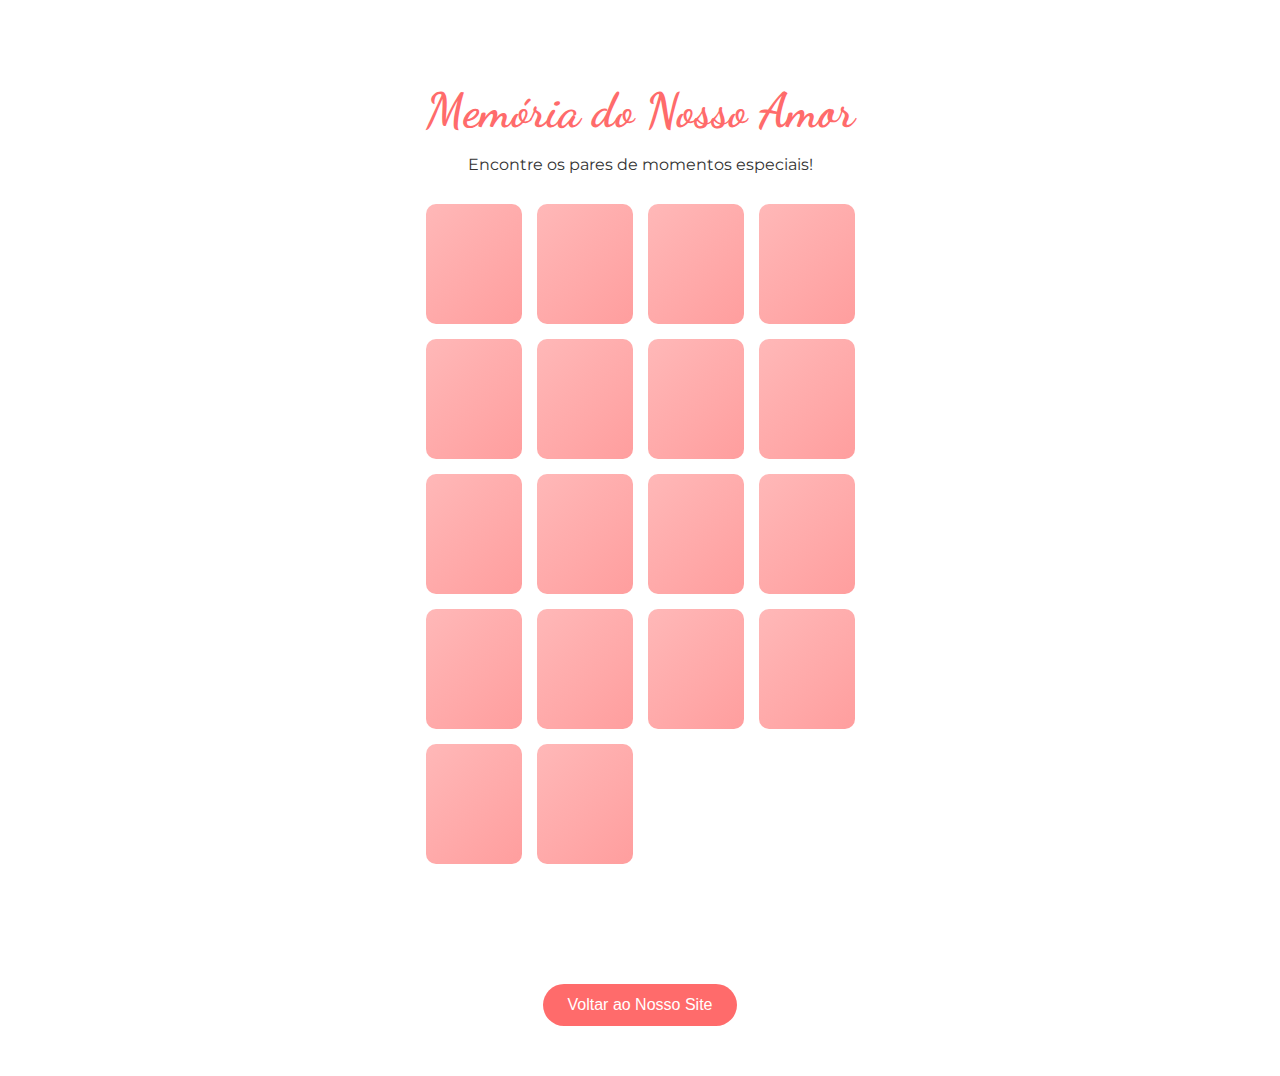
==== memory-game.html @ 04ca13e0 "game" ====
<!DOCTYPE html>
<html lang="pt-BR">
<head>
    <meta charset="UTF-8">
    <meta name="viewport" content="width=device-width, initial-scale=1.0">
    <title>Memória do Nosso Amor | Nicaele & Eduardo</title>
    <link rel="preconnect" href="https://fonts.googleapis.com">
    <link rel="preconnect" href="https://fonts.gstatic.com" crossorigin>
    <link href="https://fonts.googleapis.com/css2?family=Playfair+Display:wght@400;700&family=Montserrat:wght@300;400;600&family=Dancing+Script:wght@700&display=swap" rel="stylesheet">
    <style>
        :root {
            --primary: #ff6b6b;
            --secondary: #ffb8b8;
            --dark: #333;
            --light: #fff;
            --accent: #ff9e9e;
        }
        
        body {
            font-family: 'Montserrat', sans-serif;
            background-color: #fff9f9;
            color: var(--dark);
            margin: 0;
            padding: 0;
            min-height: 100vh;
            display: flex;
            flex-direction: column;
            align-items: center;
            background-image: url('https://images.unsplash.com/photo-1518199266791-5375a83190b7?ixlib=rb-1.2.1&auto=format&fit=crop&w=1350&q=80');
            background-size: cover;
            background-attachment: fixed;
            background-position: center;
            background-blend-mode: overlay;
            background-color: rgba(255, 255, 255, 0.9);
        }

        .game-container {
            max-width: 800px;
            margin: 30px auto;
            padding: 20px;
            text-align: center;
        }

        h1 {
            font-family: 'Dancing Script', cursive;
            color: var(--primary);
            font-size: 3rem;
            margin-bottom: 10px;
        }

        .memory-game {
            display: grid;
            grid-template-columns: repeat(4, 1fr);
            gap: 15px;
            margin: 30px auto;
            max-width: 600px;
        }

        .memory-card {
            height: 120px;
            background: linear-gradient(135deg, var(--secondary), var(--accent));
            border-radius: 10px;
            display: flex;
            justify-content: center;
            align-items: center;
            font-size: 2rem;
            color: white;
            cursor: pointer;
            transition: all 0.3s ease;
            transform-style: preserve-3d;
            position: relative;
        }

        .memory-card.flipped {
            transform: rotateY(180deg);
            background: white;
        }

        .memory-card.matched {
            background: linear-gradient(135deg, #4caf50, #8bc34a);
            cursor: default;
        }

        .card-face {
            backface-visibility: hidden;
            position: absolute;
            width: 100%;
            height: 100%;
            display: flex;
            justify-content: center;
            align-items: center;
        }

        .card-front {
            transform: rotateY(180deg);
        }

        .back-button {
            margin-top: 30px;
            padding: 12px 25px;
            background: var(--primary);
            color: white;
            border: none;
            border-radius: 50px;
            font-size: 1rem;
            cursor: pointer;
            transition: all 0.3s;
        }

        .back-button:hover {
            transform: scale(1.05);
        }

        #game-message {
            min-height: 60px;
            margin-top: 20px;
            font-size: 1.2rem;
        }

        @media (max-width: 768px) {
            .memory-game {
                grid-template-columns: repeat(3, 1fr);
            }
            
            .memory-card {
                height: 90px;
                font-size: 1.5rem;
            }
            
            h1 {
                font-size: 2.5rem;
            }
        }
    </style>
</head>
<body>
    <div class="game-container">
        <h1>Memória do Nosso Amor</h1>
        <p>Encontre os pares de momentos especiais!</p>
        
        <div class="memory-game" id="memory-game">
            <!-- Cartas serão adicionadas via JavaScript -->
        </div>
        
        <div id="game-message"></div>
        <button class="back-button" onclick="window.location.href='index.html'">
            Voltar ao Nosso Site
        </button>
    </div>

    <script>
        document.addEventListener('DOMContentLoaded', function() {
            const memoryGame = document.getElementById('memory-game');
            const gameMessage = document.getElementById('game-message');
            
            // Símbolos personalizados (pode adicionar mais pares)
            const cardSymbols = [
                '♥', '♥', '💑', '💑', '💍', '💍', 
                '💌', '💌', '💕', '💕', '💘', '💘',
                '🌹', '🌹', '👫', '👫', '🎂', '🎂'
            ];
            
            let hasFlippedCard = false;
            let lockBoard = false;
            let firstCard, secondCard;
            let matchedPairs = 0;
            
            // Inicializa o jogo
            function initGame() {
                matchedPairs = 0;
                memoryGame.innerHTML = '';
                gameMessage.textContent = '';
                
                // Embaralha os símbolos
                const shuffledSymbols = [...cardSymbols].sort(() => Math.random() - 0.5);
                
                // Cria as cartas
                shuffledSymbols.forEach((symbol, index) => {
                    const card = document.createElement('div');
                    card.className = 'memory-card';
                    card.dataset.symbol = symbol;
                    card.dataset.index = index;
                    
                    card.innerHTML = `
                        <div class="card-face card-back"></div>
                        <div class="card-face card-front">${symbol}</div>
                    `;
                    
                    card.addEventListener('click', flipCard);
                    memoryGame.appendChild(card);
                });
            }
            
            // Vira a carta
            function flipCard() {
                if (lockBoard) return;
                if (this === firstCard) return;
                if (this.classList.contains('matched')) return;
                
                this.classList.add('flipped');
                
                if (!hasFlippedCard) {
                    // Primeira carta virada
                    hasFlippedCard = true;
                    firstCard = this;
                    return;
                }
                
                // Segunda carta virada
                secondCard = this;
                checkForMatch();
            }
            
            // Verifica se as cartas são iguais
            function checkForMatch() {
                const isMatch = firstCard.dataset.symbol === secondCard.dataset.symbol;
                
                if (isMatch) {
                    disableCards();
                    matchedPairs++;
                    
                    // Verifica se o jogo acabou
                    if (matchedPairs === cardSymbols.length / 2) {
                        gameMessage.innerHTML = `
                            <h3 style="color: var(--primary);">Parabéns, meu amor! 💖</h3>
                            <p>Você completou o jogo da nossa memória!</p>
                            <p>Te amo mais que ontem, menos que amanhã.</p>
                        `;
                    }
                } else {
                    unflipCards();
                }
            }
            
            // Desativa as cartas combinadas
            function disableCards() {
                firstCard.removeEventListener('click', flipCard);
                secondCard.removeEventListener('click', flipCard);
                firstCard.classList.add('matched');
                secondCard.classList.add('matched');
                
                resetBoard();
            }
            
            // Desvira as cartas que não combinam
            function unflipCards() {
                lockBoard = true;
                
                setTimeout(() => {
                    firstCard.classList.remove('flipped');
                    secondCard.classList.remove('flipped');
                    
                    resetBoard();
                }, 1000);
            }
            
            // Reseta o tabuleiro
            function resetBoard() {
                [hasFlippedCard, lockBoard] = [false, false];
                [firstCard, secondCard] = [null, null];
            }
            
            // Inicia o jogo
            initGame();
        });
    </script>
</body>
</html>
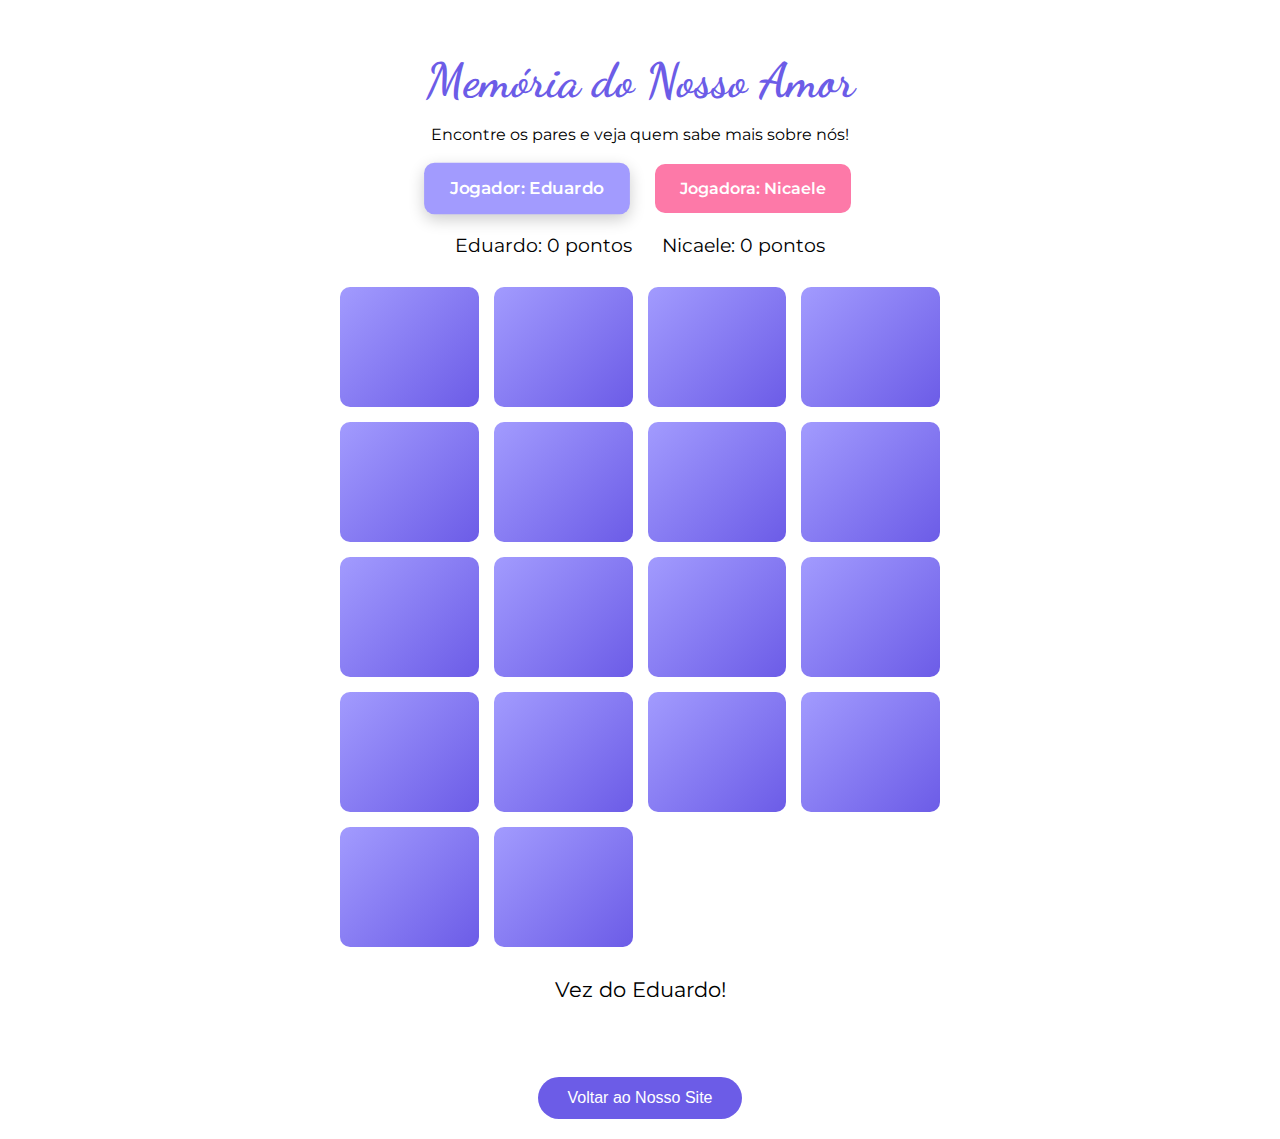
==== commit 404ad2ea: "outros" ====
--- a/memory-game.html
+++ b/memory-game.html
@@ -6,48 +6,77 @@
     <title>Memória do Nosso Amor | Nicaele & Eduardo</title>
     <link rel="preconnect" href="https://fonts.googleapis.com">
     <link rel="preconnect" href="https://fonts.gstatic.com" crossorigin>
-    <link href="https://fonts.googleapis.com/css2?family=Playfair+Display:wght@400;700&family=Montserrat:wght@300;400;600&family=Dancing+Script:wght@700&display=swap" rel="stylesheet">
+    <link href="https://fonts.googleapis.com/css2?family=Dancing+Script:wght@700&family=Montserrat:wght@300;400;600&display=swap" rel="stylesheet">
     <style>
         :root {
-            --primary: #ff6b6b;
-            --secondary: #ffb8b8;
-            --dark: #333;
-            --light: #fff;
-            --accent: #ff9e9e;
+            --purple-dark: #6c5ce7;
+            --purple-light: #a29bfe;
+            --pink: #fd79a8;
+            --white: #fff;
+            --shadow: 0 5px 15px rgba(0, 0, 0, 0.2);
         }
         
         body {
             font-family: 'Montserrat', sans-serif;
-            background-color: #fff9f9;
-            color: var(--dark);
+            background: linear-gradient(rgba(255,255,255,0.9), rgba(255,255,255,0.9)), 
+                        url('https://images.unsplash.com/photo-1518199266791-5375a83190b7?ixlib=rb-1.2.1&auto=format&fit=crop&w=1350&q=80');
+            background-size: cover;
             margin: 0;
             padding: 0;
             min-height: 100vh;
-            display: flex;
-            flex-direction: column;
-            align-items: center;
-            background-image: url('https://images.unsplash.com/photo-1518199266791-5375a83190b7?ixlib=rb-1.2.1&auto=format&fit=crop&w=1350&q=80');
-            background-size: cover;
-            background-attachment: fixed;
-            background-position: center;
-            background-blend-mode: overlay;
-            background-color: rgba(255, 255, 255, 0.9);
-        }
-
+        }
+        
         .game-container {
             max-width: 800px;
-            margin: 30px auto;
+            margin: 0 auto;
             padding: 20px;
             text-align: center;
         }
-
+        
         h1 {
             font-family: 'Dancing Script', cursive;
-            color: var(--primary);
+            color: var(--purple-dark);
             font-size: 3rem;
-            margin-bottom: 10px;
-        }
-
+            margin-bottom: 5px;
+        }
+        
+        .players {
+            display: flex;
+            justify-content: center;
+            gap: 30px;
+            margin: 20px 0;
+        }
+        
+        .player {
+            padding: 15px 25px;
+            border-radius: 10px;
+            font-weight: 600;
+            transition: all 0.3s;
+        }
+        
+        .player.active {
+            transform: scale(1.05);
+            box-shadow: var(--shadow);
+        }
+        
+        #player1 {
+            background-color: var(--purple-light);
+            color: white;
+        }
+        
+        #player2 {
+            background-color: var(--pink);
+            color: white;
+        }
+        
+        .scores {
+            display: flex;
+            justify-content: center;
+            gap: 30px;
+            margin-bottom: 20px;
+            font-size: 1.2rem;
+        }
+        
         .memory-game {
             display: grid;
             grid-template-columns: repeat(4, 1fr);
@@ -55,10 +84,10 @@
             margin: 30px auto;
             max-width: 600px;
         }
-
+        
         .memory-card {
             height: 120px;
-            background: linear-gradient(135deg, var(--secondary), var(--accent));
+            background: linear-gradient(135deg, var(--purple-light), var(--purple-dark));
             border-radius: 10px;
             display: flex;
             justify-content: center;
@@ -66,21 +95,21 @@
             font-size: 2rem;
             color: white;
             cursor: pointer;
-            transition: all 0.3s ease;
+            transition: all 0.3s;
             transform-style: preserve-3d;
             position: relative;
         }
-
+        
         .memory-card.flipped {
             transform: rotateY(180deg);
             background: white;
         }
-
+        
         .memory-card.matched {
-            background: linear-gradient(135deg, #4caf50, #8bc34a);
+            background: linear-gradient(135deg, #00b894, #55efc4);
             cursor: default;
         }
-
+        
         .card-face {
             backface-visibility: hidden;
             position: absolute;
@@ -90,15 +119,20 @@
             justify-content: center;
             align-items: center;
         }
-
+        
         .card-front {
             transform: rotateY(180deg);
         }
-
+        
+        #game-message {
+            min-height: 80px;
+            margin: 20px 0;
+            font-size: 1.3rem;
+        }
+        
         .back-button {
-            margin-top: 30px;
-            padding: 12px 25px;
-            background: var(--primary);
+            padding: 12px 30px;
+            background: var(--purple-dark);
             color: white;
             border: none;
             border-radius: 50px;
@@ -106,17 +140,11 @@
             cursor: pointer;
             transition: all 0.3s;
         }
-
+        
         .back-button:hover {
             transform: scale(1.05);
         }
-
-        #game-message {
-            min-height: 60px;
-            margin-top: 20px;
-            font-size: 1.2rem;
-        }
-
+        
         @media (max-width: 768px) {
             .memory-game {
                 grid-template-columns: repeat(3, 1fr);
@@ -128,7 +156,11 @@
             }
             
             h1 {
-                font-size: 2.5rem;
+                font-size: 2.2rem;
+            }
+            
+            .players {
+                gap: 15px;
             }
         }
     </style>
@@ -136,11 +168,19 @@
 <body>
     <div class="game-container">
         <h1>Memória do Nosso Amor</h1>
-        <p>Encontre os pares de momentos especiais!</p>
-        
-        <div class="memory-game" id="memory-game">
-            <!-- Cartas serão adicionadas via JavaScript -->
+        <p>Encontre os pares e veja quem sabe mais sobre nós!</p>
+        
+        <div class="players">
+            <div class="player active" id="player1">Jogador: Eduardo</div>
+            <div class="player" id="player2">Jogadora: Nicaele</div>
         </div>
+        
+        <div class="scores">
+            <div>Eduardo: <span id="score1">0</span> pontos</div>
+            <div>Nicaele: <span id="score2">0</span> pontos</div>
+        </div>
+        
+        <div class="memory-game" id="memory-game"></div>
         
         <div id="game-message"></div>
         <button class="back-button" onclick="window.location.href='index.html'">
@@ -150,26 +190,40 @@
 
     <script>
         document.addEventListener('DOMContentLoaded', function() {
+            // Elementos do jogo
             const memoryGame = document.getElementById('memory-game');
             const gameMessage = document.getElementById('game-message');
-            
-            // Símbolos personalizados (pode adicionar mais pares)
+            const player1Display = document.getElementById('player1');
+            const player2Display = document.getElementById('player2');
+            const score1Display = document.getElementById('score1');
+            const score2Display = document.getElementById('score2');
+            
+            // Variáveis do jogo
+            let currentPlayer = 1; // 1 = Eduardo, 2 = Nicaele
+            let score1 = 0;
+            let score2 = 0;
+            let hasFlippedCard = false;
+            let lockBoard = false;
+            let firstCard, secondCard;
+            let matchedPairs = 0;
+            
+            // Símbolos românticos para o jogo
             const cardSymbols = [
                 '♥', '♥', '💑', '💑', '💍', '💍', 
                 '💌', '💌', '💕', '💕', '💘', '💘',
                 '🌹', '🌹', '👫', '👫', '🎂', '🎂'
             ];
             
-            let hasFlippedCard = false;
-            let lockBoard = false;
-            let firstCard, secondCard;
-            let matchedPairs = 0;
-            
             // Inicializa o jogo
             function initGame() {
                 matchedPairs = 0;
                 memoryGame.innerHTML = '';
                 gameMessage.textContent = '';
+                score1 = 0;
+                score2 = 0;
+                updateScores();
+                currentPlayer = 1;
+                updatePlayerDisplay();
                 
                 // Embaralha os símbolos
                 const shuffledSymbols = [...cardSymbols].sort(() => Math.random() - 0.5);
@@ -191,6 +245,25 @@
                 });
             }
             
+            // Atualiza a exibição de quem está jogando
+            function updatePlayerDisplay() {
+                if (currentPlayer === 1) {
+                    player1Display.classList.add('active');
+                    player2Display.classList.remove('active');
+                    gameMessage.textContent = "Vez do Eduardo!";
+                } else {
+                    player1Display.classList.remove('active');
+                    player2Display.classList.add('active');
+                    gameMessage.textContent = "Vez da Nicaele!";
+                }
+            }
+            
+            // Atualiza os placares
+            function updateScores() {
+                score1Display.textContent = score1;
+                score2Display.textContent = score2;
+            }
+            
             // Vira a carta
             function flipCard() {
                 if (lockBoard) return;
@@ -216,20 +289,59 @@
                 const isMatch = firstCard.dataset.symbol === secondCard.dataset.symbol;
                 
                 if (isMatch) {
+                    // Pontua para o jogador atual
+                    if (currentPlayer === 1) {
+                        score1++;
+                    } else {
+                        score2++;
+                    }
+                    
+                    updateScores();
                     disableCards();
                     matchedPairs++;
                     
                     // Verifica se o jogo acabou
                     if (matchedPairs === cardSymbols.length / 2) {
-                        gameMessage.innerHTML = `
-                            <h3 style="color: var(--primary);">Parabéns, meu amor! 💖</h3>
-                            <p>Você completou o jogo da nossa memória!</p>
-                            <p>Te amo mais que ontem, menos que amanhã.</p>
-                        `;
+                        endGame();
+                    } else {
+                        gameMessage.textContent = currentPlayer === 1 ? 
+                            "Eduardo acertou! Jogue novamente." : 
+                            "Nicaele acertou! Jogue novamente.";
                     }
                 } else {
+                    // Muda o jogador se errar
+                    gameMessage.textContent = currentPlayer === 1 ? 
+                        "Eduardo errou, vez da Nicaele!" : 
+                        "Nicaele errou, vez do Eduardo!";
+                    
+                    currentPlayer = currentPlayer === 1 ? 2 : 1;
+                    updatePlayerDisplay();
                     unflipCards();
                 }
+            }
+            
+            // Finaliza o jogo
+            function endGame() {
+                let winnerMessage;
+                
+                if (score1 > score2) {
+                    winnerMessage = `
+                        <h2>Eduardo venceu com ${score1} pontos! 🎉</h2>
+                        <p>Nicaele, você precisa prestar mais atenção no nosso amor!</p>
+                    `;
+                } else if (score2 > score1) {
+                    winnerMessage = `
+                        <h2>Nicaele venceu com ${score2} pontos! 💖</h2>
+                        <p>Eduardo, precisa se esforçar mais para lembrar dos nossos momentos!</p>
+                    `;
+                } else {
+                    winnerMessage = `
+                        <h2>Empate! ${score1} a ${score2} 🤝</h2>
+                        <p>Vocês dois sabem igualmente bem sobre o amor de vocês!</p>
+                    `;
+                }
+                
+                gameMessage.innerHTML = winnerMessage;
             }
             
             // Desativa as cartas combinadas
@@ -265,4 +377,4 @@
         });
     </script>
 </body>
-</html>
+</html>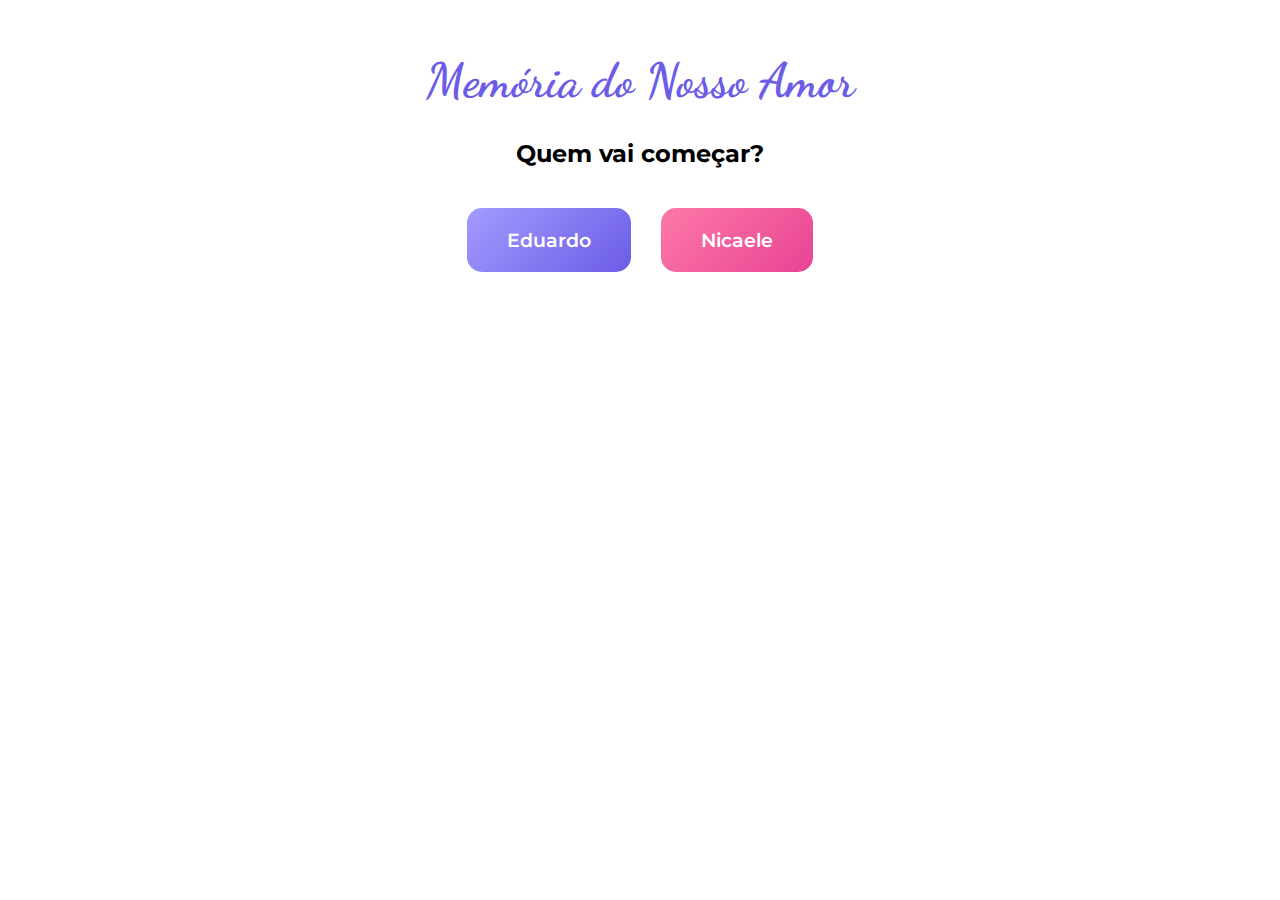
==== commit 70d73498: "jogo da velha" ====
--- a/memory-game.html
+++ b/memory-game.html
@@ -37,7 +37,48 @@
             font-family: 'Dancing Script', cursive;
             color: var(--purple-dark);
             font-size: 3rem;
-            margin-bottom: 5px;
+            margin-bottom: 10px;
+        }
+        
+        /* Tela de seleção inicial */
+        .start-screen {
+            margin: 30px 0;
+        }
+        
+        .start-options {
+            display: flex;
+            justify-content: center;
+            gap: 30px;
+            margin: 40px 0;
+        }
+        
+        .start-option {
+            padding: 20px 40px;
+            border-radius: 15px;
+            font-size: 1.2rem;
+            font-weight: 600;
+            cursor: pointer;
+            transition: all 0.3s;
+        }
+        
+        #start-eduardo {
+            background: linear-gradient(135deg, var(--purple-light), var(--purple-dark));
+            color: white;
+        }
+        
+        #start-nicaele {
+            background: linear-gradient(135deg, var(--pink), #e84393);
+            color: white;
+        }
+        
+        .start-option:hover {
+            transform: scale(1.05);
+            box-shadow: var(--shadow);
+        }
+        
+        /* Elementos do jogo (inicialmente ocultos) */
+        .game-content {
+            display: none;
         }
         
         .players {
@@ -130,10 +171,15 @@
             font-size: 1.3rem;
         }
         
-        .back-button {
+        .action-buttons {
+            display: flex;
+            justify-content: center;
+            gap: 20px;
+            margin-top: 20px;
+        }
+        
+        .restart-button, .back-button {
             padding: 12px 30px;
-            background: var(--purple-dark);
-            color: white;
             border: none;
             border-radius: 50px;
             font-size: 1rem;
@@ -141,7 +187,17 @@
             transition: all 0.3s;
         }
         
-        .back-button:hover {
+        .restart-button {
+            background: var(--purple-dark);
+            color: white;
+        }
+        
+        .back-button {
+            background: var(--pink);
+            color: white;
+        }
+        
+        .restart-button:hover, .back-button:hover {
             transform: scale(1.05);
         }
         
@@ -159,8 +215,14 @@
                 font-size: 2.2rem;
             }
             
-            .players {
-                gap: 15px;
+            .start-options {
+                flex-direction: column;
+                align-items: center;
+                gap: 20px;
+            }
+            
+            .start-option {
+                padding: 15px 30px;
             }
         }
     </style>
@@ -168,35 +230,53 @@
 <body>
     <div class="game-container">
         <h1>Memória do Nosso Amor</h1>
-        <p>Encontre os pares e veja quem sabe mais sobre nós!</p>
-        
-        <div class="players">
-            <div class="player active" id="player1">Jogador: Eduardo</div>
-            <div class="player" id="player2">Jogadora: Nicaele</div>
+        
+        <!-- Tela de seleção inicial -->
+        <div class="start-screen" id="start-screen">
+            <h2>Quem vai começar?</h2>
+            <div class="start-options">
+                <div class="start-option" id="start-eduardo">Eduardo</div>
+                <div class="start-option" id="start-nicaele">Nicaele</div>
+            </div>
         </div>
         
-        <div class="scores">
-            <div>Eduardo: <span id="score1">0</span> pontos</div>
-            <div>Nicaele: <span id="score2">0</span> pontos</div>
+        <!-- Conteúdo do jogo (inicialmente oculto) -->
+        <div class="game-content" id="game-content">
+            <div class="players">
+                <div class="player active" id="player1">Jogador: Eduardo</div>
+                <div class="player" id="player2">Jogadora: Nicaele</div>
+            </div>
+            
+            <div class="scores">
+                <div>Eduardo: <span id="score1">0</span> pontos</div>
+                <div>Nicaele: <span id="score2">0</span> pontos</div>
+            </div>
+            
+            <div class="memory-game" id="memory-game"></div>
+            
+            <div id="game-message"></div>
+            
+            <div class="action-buttons">
+                <button class="restart-button" id="restart-button">Jogar Novamente</button>
+                <button class="back-button" onclick="window.location.href='index.html'">Voltar ao Site</button>
+            </div>
         </div>
-        
-        <div class="memory-game" id="memory-game"></div>
-        
-        <div id="game-message"></div>
-        <button class="back-button" onclick="window.location.href='index.html'">
-            Voltar ao Nosso Site
-        </button>
     </div>
 
     <script>
         document.addEventListener('DOMContentLoaded', function() {
             // Elementos do jogo
+            const startScreen = document.getElementById('start-screen');
+            const gameContent = document.getElementById('game-content');
             const memoryGame = document.getElementById('memory-game');
             const gameMessage = document.getElementById('game-message');
             const player1Display = document.getElementById('player1');
             const player2Display = document.getElementById('player2');
             const score1Display = document.getElementById('score1');
             const score2Display = document.getElementById('score2');
+            const startEduardo = document.getElementById('start-eduardo');
+            const startNicaele = document.getElementById('start-nicaele');
+            const restartButton = document.getElementById('restart-button');
             
             // Variáveis do jogo
             let currentPlayer = 1; // 1 = Eduardo, 2 = Nicaele
@@ -215,20 +295,24 @@
             ];
             
             // Inicializa o jogo
-            function initGame() {
-                matchedPairs = 0;
-                memoryGame.innerHTML = '';
-                gameMessage.textContent = '';
+            function initGame(startingPlayer) {
+                // Esconde tela inicial e mostra conteúdo do jogo
+                startScreen.style.display = 'none';
+                gameContent.style.display = 'block';
+                
+                // Define o jogador inicial
+                currentPlayer = startingPlayer;
                 score1 = 0;
                 score2 = 0;
+                matchedPairs = 0;
                 updateScores();
-                currentPlayer = 1;
                 updatePlayerDisplay();
                 
                 // Embaralha os símbolos
                 const shuffledSymbols = [...cardSymbols].sort(() => Math.random() - 0.5);
                 
-                // Cria as cartas
+                // Limpa e recria as cartas
+                memoryGame.innerHTML = '';
                 shuffledSymbols.forEach((symbol, index) => {
                     const card = document.createElement('div');
                     card.className = 'memory-card';
@@ -372,8 +456,15 @@
                 [firstCard, secondCard] = [null, null];
             }
             
-            // Inicia o jogo
-            initGame();
+            // Event listeners
+            startEduardo.addEventListener('click', () => initGame(1));
+            startNicaele.addEventListener('click', () => initGame(2));
+            
+            restartButton.addEventListener('click', () => {
+                // Mostra a tela de seleção inicial novamente
+                startScreen.style.display = 'block';
+                gameContent.style.display = 'none';
+            });
         });
     </script>
 </body>
